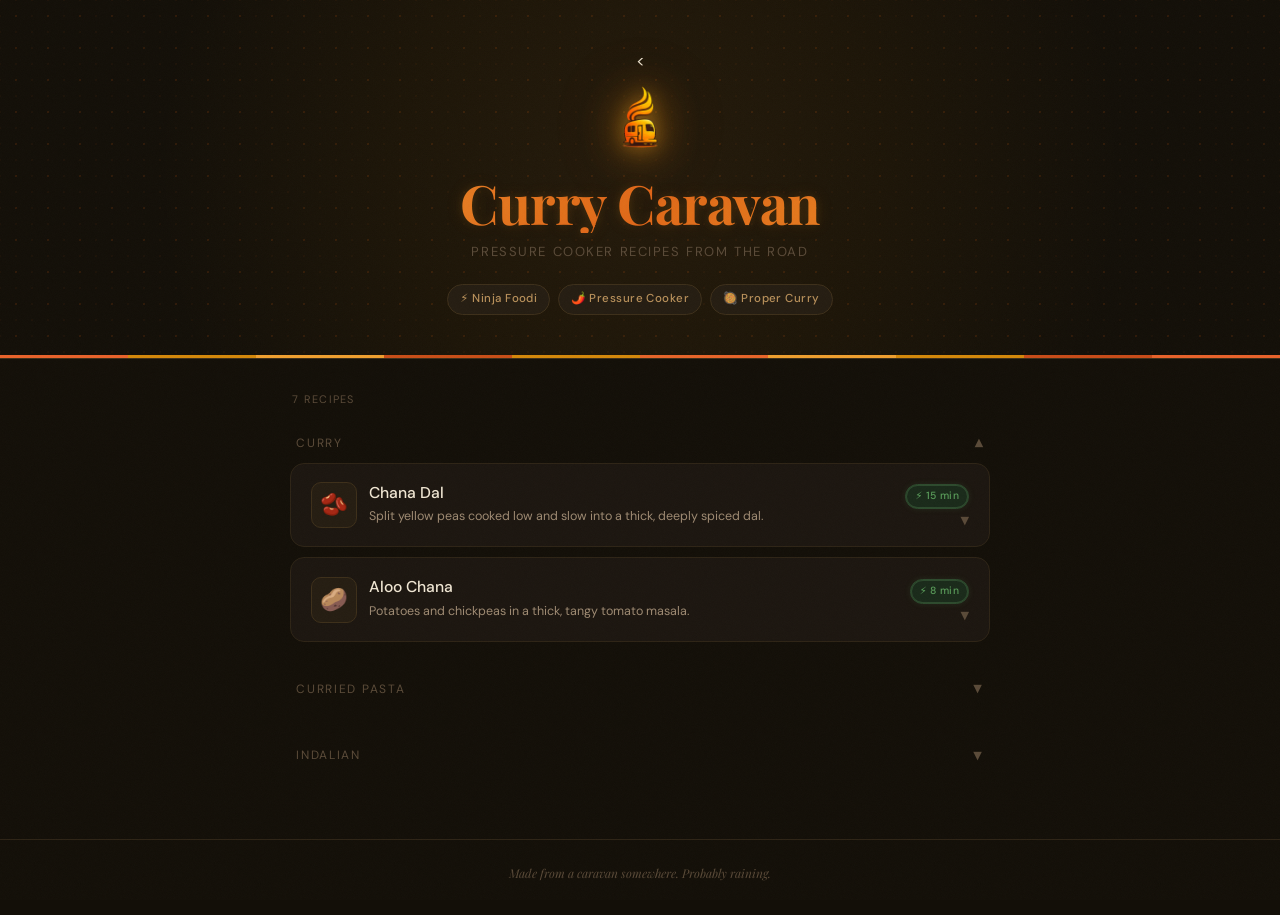
==== index.html @ cff597bc "hopefully change logo" ====
<!DOCTYPE html>
<html lang="en">
<head>
  <meta charset="UTF-8" />
  <meta name="viewport" content="width=device-width, initial-scale=1.0" />
  <title>Curry Caravan</title>
  <link rel="preconnect" href="https://fonts.googleapis.com">
  <link rel="preconnect" href="https://fonts.gstatic.com" crossorigin>
  <link href="https://fonts.googleapis.com/css2?family=Playfair+Display:ital,wght@0,700;1,400&family=DM+Sans:wght@400;500&display=swap" rel="stylesheet">
  <link rel="stylesheet" href="styles.css" />
  <!-- Favicon -->
<link rel="icon" href="/favicon.ico" sizes="any">

<!-- PNG favicons -->
<link rel="icon" type="image/png" sizes="32x32" href="/favicon-32x32.png">
<link rel="icon" type="image/png" sizes="16x16" href="/favicon-16x16.png">

<!-- Apple -->
<link rel="apple-touch-icon" href="/apple-touch-icon.png">

<!-- Web manifest -->
<link rel="manifest" href="/site.webmanifest">
<meta name="theme-color" content="#130f08">
</head>
<body>

  <div class="grain"></div>

  <header class="hero">
    <div class="hero-pattern" aria-hidden="true"></div>
    <div class="hero-inner">
      <<div class="hero-icon">
  <img src="/android-chrome-192x192.png" alt="Placeholder Curry Caravan logo">
</div>
      <h1 class="hero-title">Curry Caravan</h1>
      <p class="hero-tagline">Pressure cooker recipes from the road</p>
      <div class="hero-pills">
        <span class="pill">⚡ Ninja Foodi</span>
        <span class="pill">🌶️ Pressure Cooker</span>
        <span class="pill">🥘 Proper Curry</span>
      </div>
    </div>
    <div class="hero-spice-bar" aria-hidden="true">
      <span></span><span></span><span></span><span></span><span></span>
      <span></span><span></span><span></span><span></span><span></span>
    </div>
  </header>

  <main class="main">
    <p class="recipes-label" id="recipes-count">Loading recipes...</p>
    <section id="recipes" class="recipe-list" aria-label="Recipe list"></section>
  </main>

  <footer class="footer">
    <p>Made from a caravan somewhere. Probably raining.</p>
  </footer>

  <script src="app.js"></script>
</body>
</html>
---- styles.css ----
/* ─────────────────────────────────────────
   CURRY CARAVAN — styles.css
   Dark turmeric theme. Nomadic, warm, real.
───────────────────────────────────────── */

:root {
  --bg-base:        #130f08;
  --bg-card:        #1c1610;
  --bg-card-hover:  #211a12;
  --bg-inset:       #251d12;
  --bg-note:        #2a1f0f;

  --border-subtle:  #2e2416;
  --border-mid:     #3d2f1a;
  --border-accent:  #b5620e;

  --text-primary:   #f0e6d3;
  --text-secondary: #9e8a72;
  --text-muted:     #5a4a38;

  --spice-amber:    #f0a030;
  --spice-turmeric: #d4880a;
  --spice-chilli:   #c84b18;
  --spice-green:    #5a9e5a;
  --spice-green-bg: #1a2a1a;
  --spice-green-border: #2d4a2d;

  --radius-card:    14px;
  --radius-pill:    20px;
  --radius-sm:      8px;

  --font-display:   'Playfair Display', Georgia, serif;
  --font-body:      'DM Sans', system-ui, sans-serif;

  --transition:     0.18s ease;
}

/* ── RESET ── */
*, *::before, *::after { box-sizing: border-box; margin: 0; padding: 0; }

html { scroll-behavior: smooth; }

body {
  background: var(--bg-base);
  color: var(--text-primary);
  font-family: var(--font-body);
  font-size: 16px;
  line-height: 1.6;
  min-height: 100vh;
  -webkit-font-smoothing: antialiased;
}

/* ── GRAIN OVERLAY ── */
.grain {
  position: fixed;
  inset: 0;
  pointer-events: none;
  z-index: 100;
  opacity: 0.025;
  background-image: url("data:image/svg+xml,%3Csvg viewBox='0 0 256 256' xmlns='http://www.w3.org/2000/svg'%3E%3Cfilter id='noise'%3E%3CfeTurbulence type='fractalNoise' baseFrequency='0.9' numOctaves='4' stitchTiles='stitch'/%3E%3C/filter%3E%3Crect width='100%25' height='100%25' filter='url(%23noise)' opacity='1'/%3E%3C/svg%3E");
  background-size: 180px 180px;
}

/* ── HERO ── */
.hero {
  position: relative;
  text-align: center;
  overflow: hidden;
  border-bottom: 1px solid var(--border-mid);
}

.hero-pattern {
  position: absolute;
  inset: 0;
  background-image:
    radial-gradient(circle, #c8580a1a 1.5px, transparent 1.5px),
    radial-gradient(circle, #c8580a0d 1px, transparent 1px);
  background-size: 32px 32px, 16px 16px;
  background-position: 0 0, 8px 8px;
}

/* warm glow behind the icon */
.hero-inner {
  position: relative;
  padding: 3rem 2rem 2rem;
}

.hero-icon {
  font-size: 3.2rem;
  display: block;
  margin-bottom: 0.6rem;
  filter: drop-shadow(0 0 18px #d4880a55);
  animation: float 4s ease-in-out infinite;
}

@keyframes float {
  0%, 100% { transform: translateY(0px); }
  50%       { transform: translateY(-6px); }
}

.hero-title {
  font-family: var(--font-display);
  font-size: clamp(2.2rem, 6vw, 3.4rem);
  font-weight: 700;
  letter-spacing: -0.5px;
  background: linear-gradient(135deg, #f4a93b 0%, #e0651a 50%, #f0a030 100%);
  -webkit-background-clip: text;
  -webkit-text-fill-color: transparent;
  background-clip: text;
  line-height: 1.1;
  margin-bottom: 0.5rem;
}

.hero-tagline {
  font-size: 0.82rem;
  letter-spacing: 0.12em;
  text-transform: uppercase;
  color: var(--text-muted);
  margin-bottom: 1.4rem;
}

.hero-pills {
  display: flex;
  gap: 8px;
  justify-content: center;
  flex-wrap: wrap;
  margin-bottom: 0.5rem;
}

.pill {
  background: var(--bg-inset);
  border: 1px solid var(--border-mid);
  color: #b8905a;
  font-size: 0.72rem;
  font-weight: 500;
  padding: 5px 12px;
  border-radius: var(--radius-pill);
  letter-spacing: 0.04em;
}

/* spice stripe bar at bottom of hero */
.hero-spice-bar {
  display: flex;
  height: 3px;
}
.hero-spice-bar span {
  flex: 1;
}
.hero-spice-bar span:nth-child(1)  { background: #e8622a; }
.hero-spice-bar span:nth-child(2)  { background: #d4880a; }
.hero-spice-bar span:nth-child(3)  { background: #f0a030; }
.hero-spice-bar span:nth-child(4)  { background: #c84b18; }
.hero-spice-bar span:nth-child(5)  { background: #d4880a; }
.hero-spice-bar span:nth-child(6)  { background: #e8622a; }
.hero-spice-bar span:nth-child(7)  { background: #f0a030; }
.hero-spice-bar span:nth-child(8)  { background: #d4880a; }
.hero-spice-bar span:nth-child(9)  { background: #c84b18; }
.hero-spice-bar span:nth-child(10) { background: #e8622a; }

/* ── MAIN LAYOUT ── */
.main {
  max-width: 740px;
  margin: 0 auto;
  padding: 2rem 1.25rem 3rem;
}

.recipes-label {
  font-size: 0.68rem;
  letter-spacing: 0.12em;
  text-transform: uppercase;
  color: var(--text-muted);
  margin-bottom: 1rem;
  padding-left: 2px;
}

.recipe-list {
  display: flex;
  flex-direction: column;
  gap: 12px;
}

/* ── RECIPE CARD ── */
.recipe {
  background: var(--bg-card);
  border: 1px solid var(--border-subtle);
  border-radius: var(--radius-card);
  overflow: hidden;
  cursor: pointer;
  transition: border-color var(--transition), background var(--transition);
}

.recipe:hover {
  border-color: var(--border-mid);
  background: var(--bg-card-hover);
}

.recipe.open {
  border-color: #7a3e0e55;
}

/* card header row */
.recipe-header {
  display: flex;
  align-items: center;
  gap: 12px;
  padding: 1rem 1.25rem;
  user-select: none;
}

.recipe-emoji {
  width: 46px;
  height: 46px;
  border-radius: 10px;
  background: var(--bg-inset);
  border: 1px solid var(--border-mid);
  display: flex;
  align-items: center;
  justify-content: center;
  font-size: 1.4rem;
  flex-shrink: 0;
}

.recipe-meta {
  flex: 1;
  min-width: 0;
}

.recipe-name {
  font-size: 0.98rem;
  font-weight: 500;
  color: var(--text-primary);
  margin-bottom: 2px;
  white-space: nowrap;
  overflow: hidden;
  text-overflow: ellipsis;
}

.recipe-base {
  font-size: 0.78rem;
  color: var(--text-secondary);
  white-space: nowrap;
  overflow: hidden;
  text-overflow: ellipsis;
}

.recipe-right {
  display: flex;
  flex-direction: column;
  align-items: flex-end;
  gap: 6px;
  flex-shrink: 0;
}

.ninja-badge {
  background: var(--spice-green-bg);
  border: 1px solid var(--spice-green-border);
  color: var(--spice-green);
  font-size: 0.65rem;
  font-weight: 500;
  padding: 3px 9px;
  border-radius: var(--radius-pill);
  white-space: nowrap;
  letter-spacing: 0.03em;
}

.recipe-chevron {
  color: var(--text-muted);
  font-size: 0.7rem;
  transition: transform var(--transition);
  line-height: 1;
}

.recipe.open .recipe-chevron {
  transform: rotate(180deg);
}

/* ── CARD META EXTRAS ── */
.recipe-desc {
  font-size: 0.78rem;
  color: var(--text-secondary);
  line-height: 1.5;
  margin-top: 2px;
  margin-bottom: 5px;
}

.recipe-tags {
  display: flex;
  flex-wrap: wrap;
  gap: 5px;
  margin-top: 4px;
}

.tag {
  background: var(--bg-inset);
  border: 1px solid var(--border-subtle);
  color: var(--text-muted);
  font-size: 0.65rem;
  padding: 2px 7px;
  border-radius: var(--radius-pill);
  letter-spacing: 0.04em;
}


/* ── EXPANDED DETAILS ── */
.recipe-details {
  display: none;
  border-top: 1px solid var(--border-subtle);
  padding: 0 1.25rem 1.25rem;
  animation: slideDown 0.2s ease;
}

@keyframes slideDown {
  from { opacity: 0; transform: translateY(-6px); }
  to   { opacity: 1; transform: translateY(0); }
}

.recipe.open .recipe-details {
  display: block;
}

/* ── STAGES ── */
.stages {
  display: flex;
  flex-direction: column;
  gap: 0;
  margin-top: 1rem;
}

.stage {
  position: relative;
  padding-left: 2.5rem;
  padding-bottom: 1.25rem;
}

/* vertical connecting line between stages */
.stage:not(:last-child)::before {
  content: '';
  position: absolute;
  left: 0.85rem;
  top: 2rem;
  bottom: 0;
  width: 1px;
  background: var(--border-mid);
}

.stage-header {
  display: flex;
  align-items: center;
  gap: 8px;
  margin-bottom: 0.6rem;
}

.stage-icon {
  position: absolute;
  left: 0;
  top: 0;
  width: 1.75rem;
  height: 1.75rem;
  background: var(--bg-inset);
  border: 1px solid var(--border-mid);
  border-radius: 50%;
  display: flex;
  align-items: center;
  justify-content: center;
  font-size: 0.85rem;
  flex-shrink: 0;
}

.stage-num {
  font-size: 0.62rem;
  font-weight: 500;
  color: var(--text-muted);
  letter-spacing: 0.08em;
}

.stage-name {
  font-size: 0.72rem;
  font-weight: 500;
  letter-spacing: 0.1em;
  text-transform: uppercase;
  color: var(--spice-chilli);
}

.stage-steps {
  padding-left: 1.1rem;
  font-size: 0.875rem;
  color: #c0a888;
  line-height: 1.75;
  margin: 0;
}

.stage-steps li + li {
  margin-top: 3px;
}

/* ingredient gathering — unordered, dimmer colour */
.stage:first-child .stage-steps {
  color: var(--text-secondary);
  list-style: none;
  padding-left: 0;
}

.stage:first-child .stage-steps li::before {
  content: '—';
  color: var(--text-muted);
  margin-right: 6px;
  font-size: 0.8rem;
}

/* notes box */
.recipe-notes {
  background: var(--bg-note);
  border: 1px solid var(--border-mid);
  border-left: 3px solid var(--spice-turmeric);
  border-radius: var(--radius-sm);
  padding: 0.75rem 1rem;
  margin-top: 0.25rem;
}

.recipe-notes h4 {
  font-size: 0.65rem;
  font-weight: 500;
  letter-spacing: 0.12em;
  text-transform: uppercase;
  color: var(--spice-amber);
  margin-bottom: 0.5rem;
}

.recipe-notes ul {
  padding-left: 1.2rem;
  font-size: 0.85rem;
  color: var(--text-secondary);
  line-height: 1.7;
}

/* ── FOOTER ── */
.footer {
  text-align: center;
  padding: 1.5rem 1rem 2rem;
  font-size: 0.75rem;
  color: var(--text-muted);
  border-top: 1px solid var(--border-subtle);
  font-style: italic;
  font-family: var(--font-display);
}
/* ── CATEGORY SECTIONS ── */

.category {
  margin-bottom: 1rem;
}

.category-header {
  display: flex;
  justify-content: space-between;
  align-items: center;
  padding: 0.6rem 0.4rem;
  font-size: 0.75rem;
  letter-spacing: 0.14em;
  text-transform: uppercase;
  color: var(--text-muted);
  cursor: pointer;
}

.category-chevron {
  font-size: 0.7rem;
  transition: transform 0.2s ease;
}

.category.open .category-chevron {
  transform: rotate(180deg);
}

.category-list {
  display: none;
  flex-direction: column;
  gap: 10px;
}

.category.open .category-list {
  display: flex;
}

/* ─────────────────────────────────────────
   CURRY CARAVAN — unified glow system
───────────────────────────────────────── */

/* LOGO IMAGE (replaces emoji glow) */
.hero-icon img {
  width: clamp(60px, 10vw, 90px);
  height: auto;
  display: block;
  margin: 0 auto 0.6rem;
  animation: float 4s ease-in-out infinite;
  filter:
    drop-shadow(0 0 10px #f0a03066)
    drop-shadow(0 0 22px #d4880a44)
    drop-shadow(0 0 36px #c84b1822);
}

/* HERO TITLE — warmer, slightly glowing */
.hero-title {
  position: relative;
  text-shadow:
    0 0 8px #f0a03022,
    0 0 18px #d4880a22;
}

/* SOFT AMBIENT GLOW BEHIND HERO */
.hero::after {
  content: '';
  position: absolute;
  inset: -40px -20px -20px -20px;
  background: radial-gradient(
    circle at center,
    rgba(240,160,48,0.08) 0%,
    rgba(212,136,10,0.05) 35%,
    transparent 70%
  );
  pointer-events: none;
  z-index: 0;
}

/* make sure content sits above glow */
.hero-inner {
  position: relative;
  z-index: 1;
}

/* RECIPE CARD HOVER — subtle warmth instead of flat */
.recipe:hover {
  border-color: #7a3e0e66;
  box-shadow:
    0 0 0 1px #7a3e0e33,
    0 6px 18px #00000055,
    0 0 12px #d4880a11;
}

/* CATEGORY HEADERS — faint highlight on hover */
.category-header:hover {
  color: #c89a5a;
  text-shadow: 0 0 6px #d4880a22;
}

/* TAGS — tiny warmth so they don’t feel dead */
.tag {
  transition: all 0.15s ease;
}

.tag:hover {
  border-color: #d4880a55;
  color: #c89a5a;
  box-shadow: 0 0 6px #d4880a22;
}

/* NINJA BADGE — gentle green glow */
.ninja-badge {
  box-shadow:
    inset 0 0 0 1px #2d4a2d,
    0 0 6px #5a9e5a22;
}
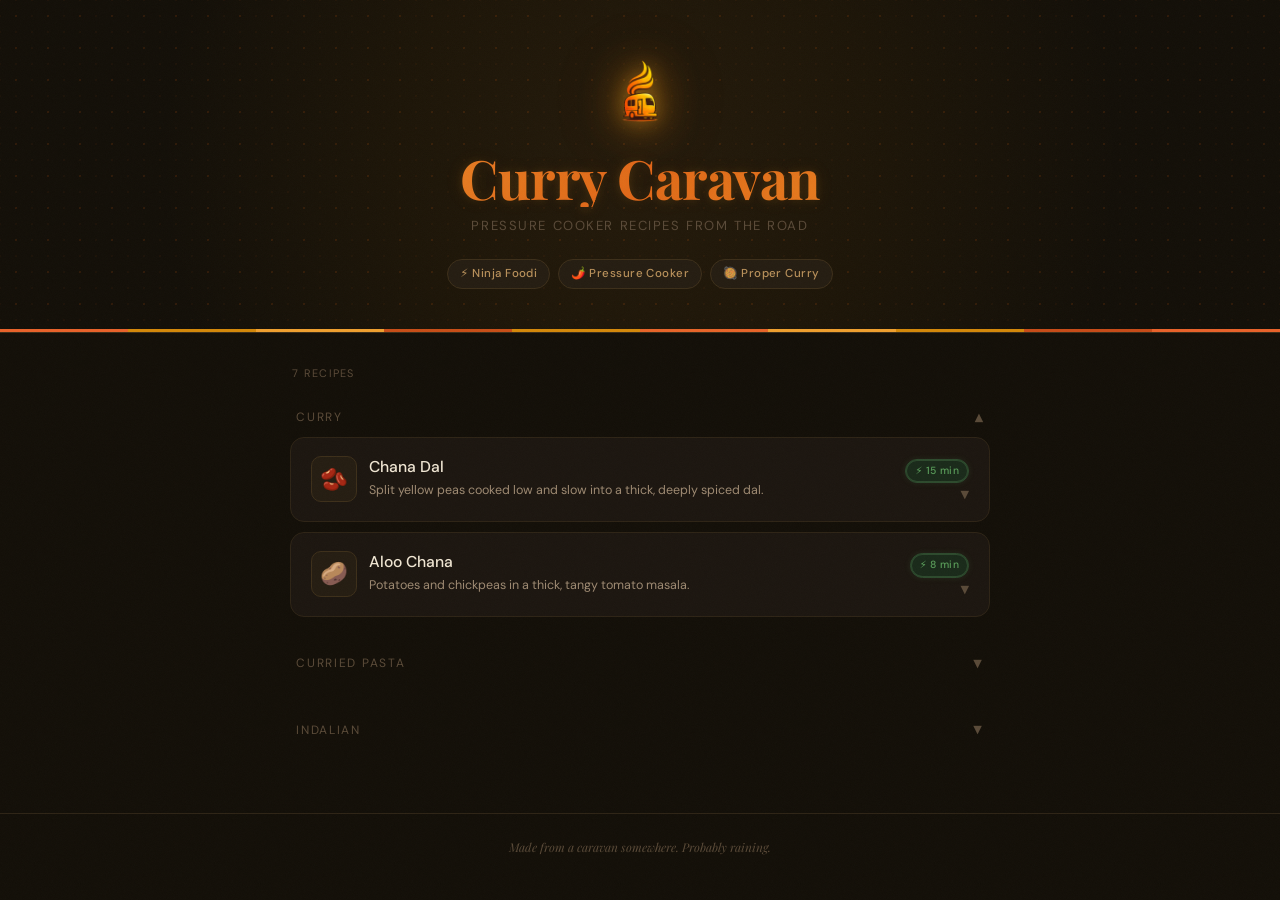
==== commit 8ed6c798: "error correction" ====
--- a/index.html
+++ b/index.html
@@ -29,7 +29,7 @@
   <header class="hero">
     <div class="hero-pattern" aria-hidden="true"></div>
     <div class="hero-inner">
-      <<div class="hero-icon">
+      <div class="hero-icon">
   <img src="/android-chrome-192x192.png" alt="Placeholder Curry Caravan logo">
 </div>
       <h1 class="hero-title">Curry Caravan</h1>
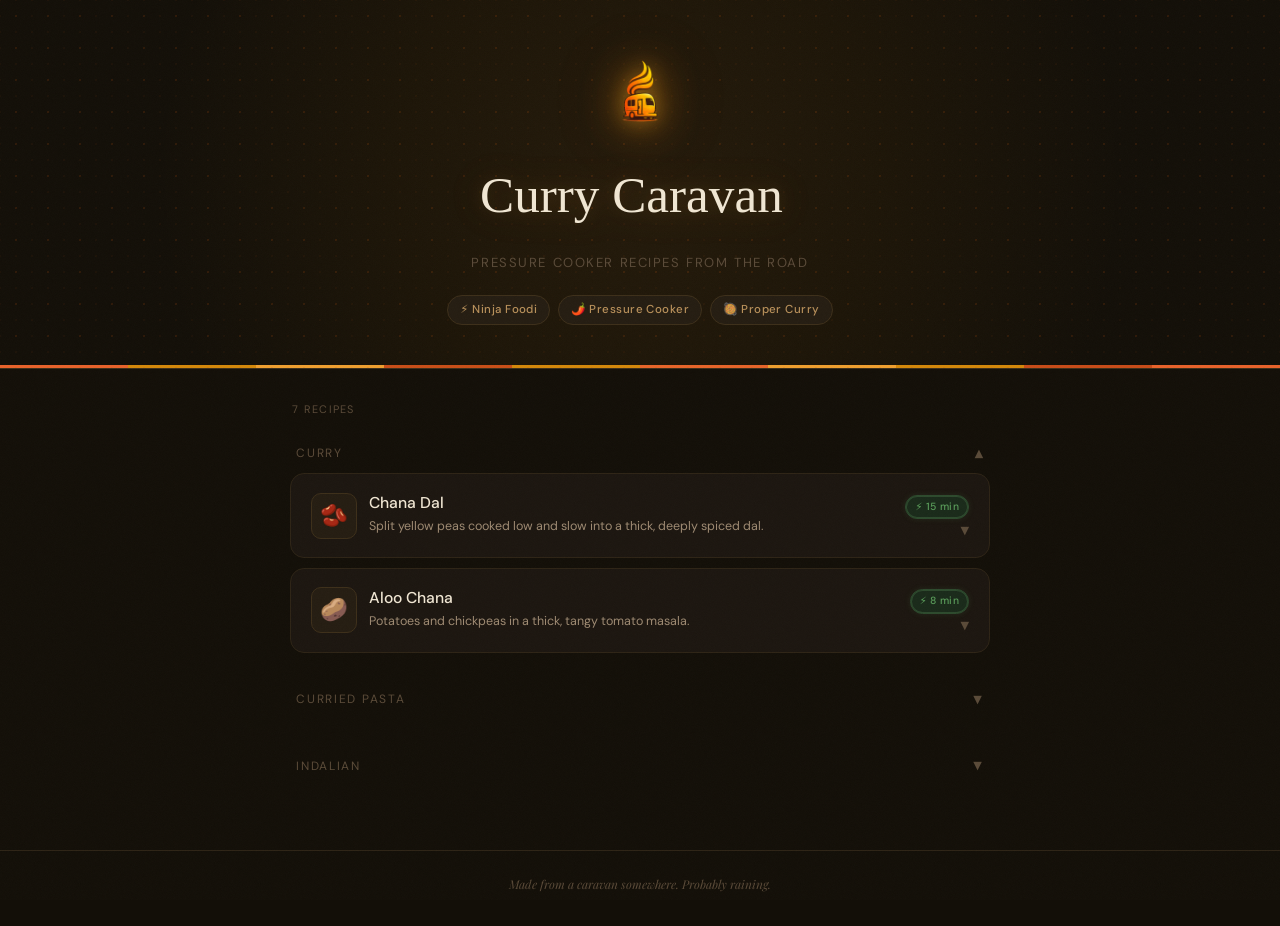
==== commit 3c700140: "testing svg wordmark" ====
--- a/index.html
+++ b/index.html
@@ -32,7 +32,10 @@
       <div class="hero-icon">
   <img src="/android-chrome-192x192.png" alt="Placeholder Curry Caravan logo">
 </div>
-      <h1 class="hero-title">Curry Caravan</h1>
+      <!-- <h1 class="hero-title">Curry Caravan</h1> -->
+       <h1 class="hero-title">
+  <img src="/wordmark.svg" alt="Curry Caravan">
+</h1>
       <p class="hero-tagline">Pressure cooker recipes from the road</p>
       <div class="hero-pills">
         <span class="pill">⚡ Ninja Foodi</span>
--- a/styles.css
+++ b/styles.css
@@ -557,4 +557,14 @@
   box-shadow:
     inset 0 0 0 1px #2d4a2d,
     0 0 6px #5a9e5a22;
+}
+
+.hero-title img {
+  width: clamp(180px, 60vw, 320px);
+  height: auto;
+  display: block;
+  margin: 0 auto;
+  filter:
+    drop-shadow(0 0 8px #f0a03022)
+    drop-shadow(0 0 18px #d4880a22);
 }
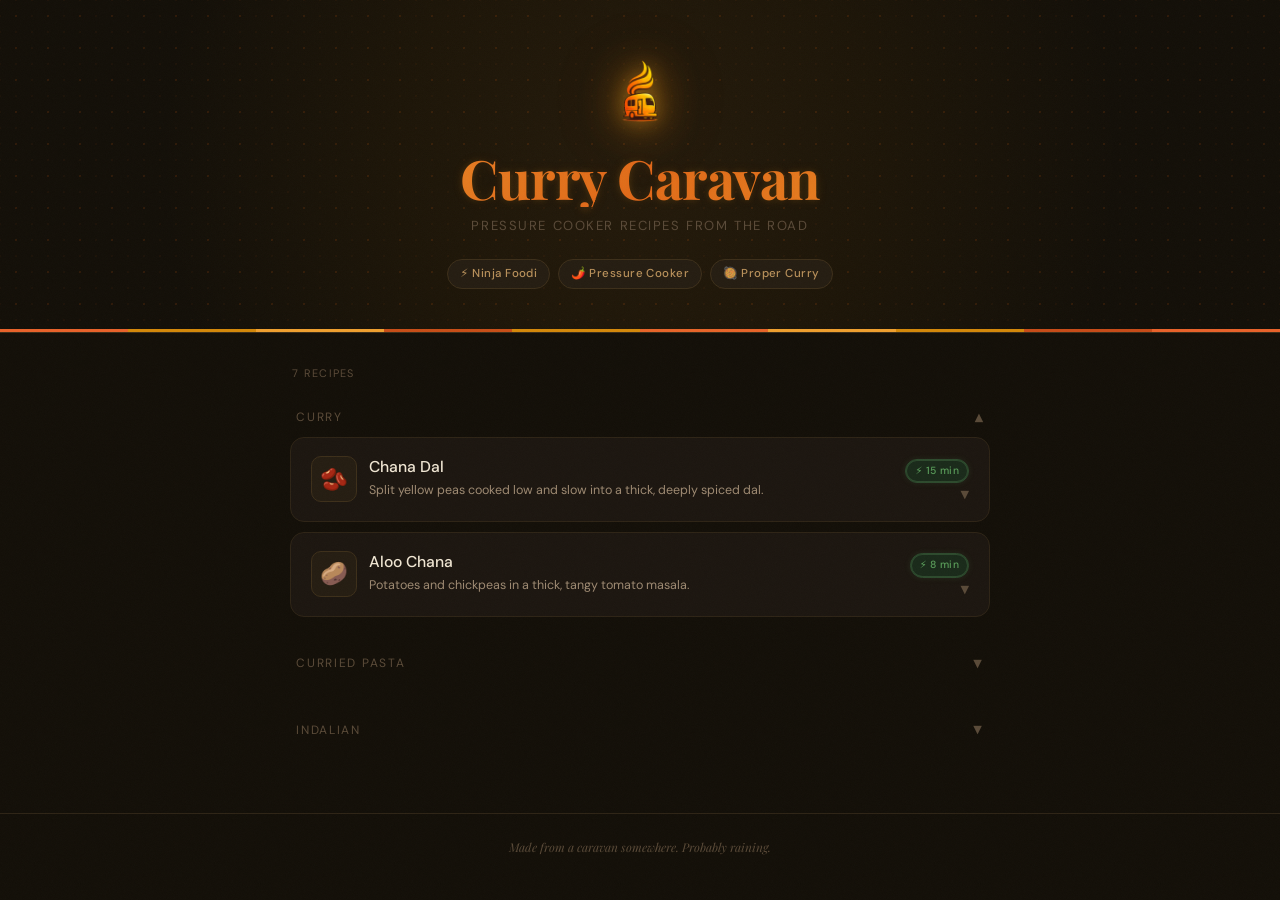
==== commit 7b7bd2db: "changing back to old header" ====
--- a/index.html
+++ b/index.html
@@ -32,10 +32,10 @@
       <div class="hero-icon">
   <img src="/android-chrome-192x192.png" alt="Placeholder Curry Caravan logo">
 </div>
-      <!-- <h1 class="hero-title">Curry Caravan</h1> -->
-       <h1 class="hero-title">
+      <h1 class="hero-title">Curry Caravan</h1>
+       <!-- <h1 class="hero-title">
   <img src="/wordmark.svg" alt="Curry Caravan">
-</h1>
+</h1> -->
       <p class="hero-tagline">Pressure cooker recipes from the road</p>
       <div class="hero-pills">
         <span class="pill">⚡ Ninja Foodi</span>
--- a/styles.css
+++ b/styles.css
@@ -558,13 +558,25 @@
     inset 0 0 0 1px #2d4a2d,
     0 0 6px #5a9e5a22;
 }
-
-.hero-title img {
-  width: clamp(180px, 60vw, 320px);
+.hero-icon img {
+  margin-bottom: 0.4rem; /* was ~0.6 */
+}
+
+.hero-title {
+  margin-top: 0.1rem;
+}
+.hero-title {
+  text-shadow:
+    0 0 6px #f0a03022,
+    0 0 12px #d4880a22;
+}
+/* .hero-title img {
+  width: clamp(140px, 28vw, 320px);
+  max-width: 90%;
   height: auto;
   display: block;
   margin: 0 auto;
   filter:
-    drop-shadow(0 0 8px #f0a03022)
-    drop-shadow(0 0 18px #d4880a22);
-}+    drop-shadow(0 0 6px #f0a03022)
+    drop-shadow(0 0 14px #d4880a22);
+} */
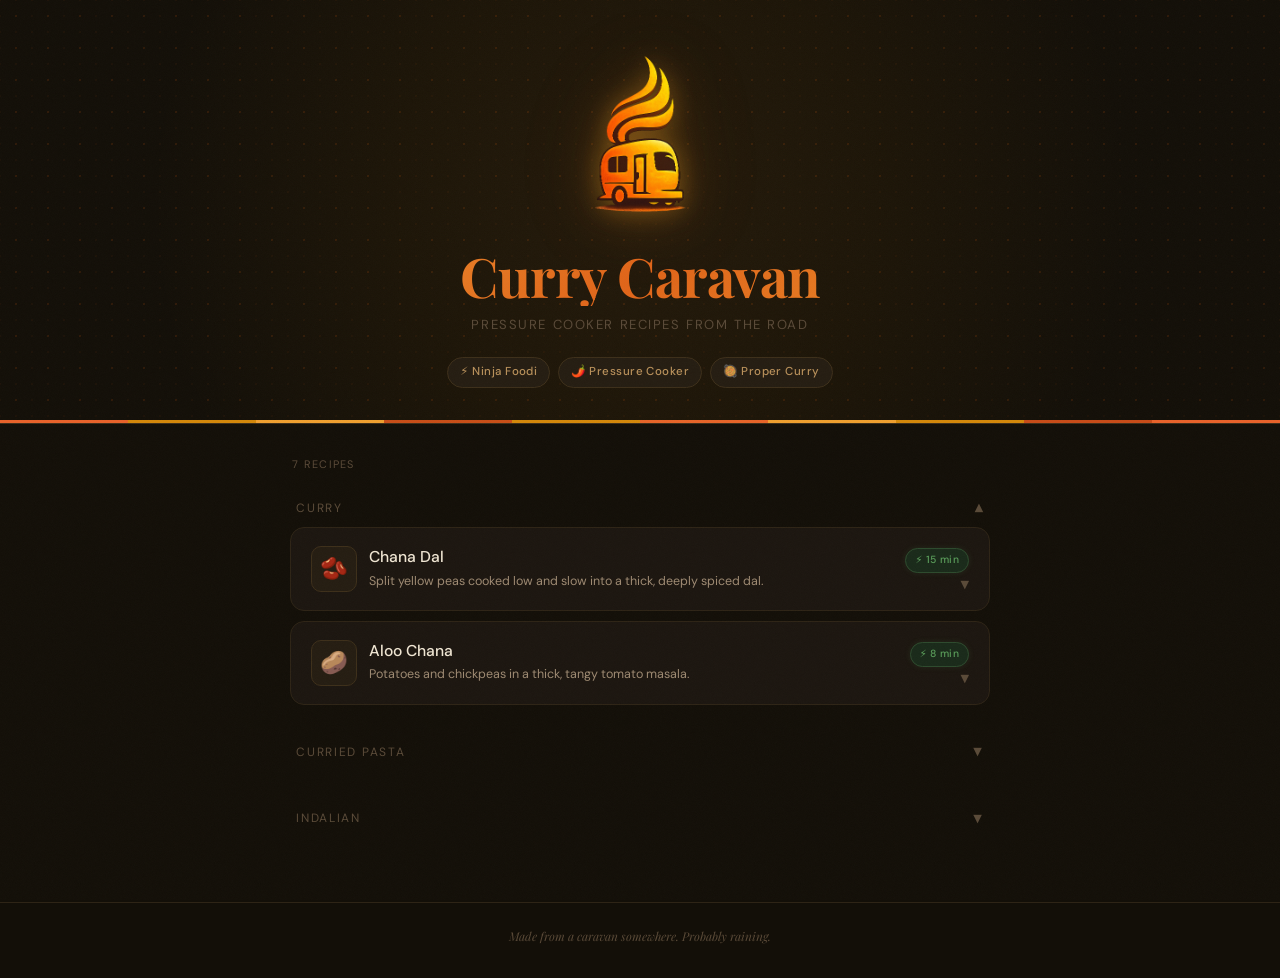
==== commit 3276b24b: "tidied/removed debugging stuff... larger logo" ====
--- a/index.html
+++ b/index.html
@@ -8,19 +8,12 @@
   <link rel="preconnect" href="https://fonts.gstatic.com" crossorigin>
   <link href="https://fonts.googleapis.com/css2?family=Playfair+Display:ital,wght@0,700;1,400&family=DM+Sans:wght@400;500&display=swap" rel="stylesheet">
   <link rel="stylesheet" href="styles.css" />
-  <!-- Favicon -->
-<link rel="icon" href="/favicon.ico" sizes="any">
-
-<!-- PNG favicons -->
-<link rel="icon" type="image/png" sizes="32x32" href="/favicon-32x32.png">
-<link rel="icon" type="image/png" sizes="16x16" href="/favicon-16x16.png">
-
-<!-- Apple -->
-<link rel="apple-touch-icon" href="/apple-touch-icon.png">
-
-<!-- Web manifest -->
-<link rel="manifest" href="/site.webmanifest">
-<meta name="theme-color" content="#130f08">
+  <link rel="icon" href="/favicon.ico" sizes="any">
+  <link rel="icon" type="image/png" sizes="32x32" href="/favicon-32x32.png">
+  <link rel="icon" type="image/png" sizes="16x16" href="/favicon-16x16.png">
+  <link rel="apple-touch-icon" href="/apple-touch-icon.png">
+  <link rel="manifest" href="/site.webmanifest">
+  <meta name="theme-color" content="#130f08">
 </head>
 <body>
 
@@ -30,12 +23,9 @@
     <div class="hero-pattern" aria-hidden="true"></div>
     <div class="hero-inner">
       <div class="hero-icon">
-  <img src="/android-chrome-192x192.png" alt="Placeholder Curry Caravan logo">
-</div>
+        <img src="/android-chrome-512x512.png" alt="Curry Caravan logo">
+      </div>
       <h1 class="hero-title">Curry Caravan</h1>
-       <!-- <h1 class="hero-title">
-  <img src="/wordmark.svg" alt="Curry Caravan">
-</h1> -->
       <p class="hero-tagline">Pressure cooker recipes from the road</p>
       <div class="hero-pills">
         <span class="pill">⚡ Ninja Foodi</span>
@@ -60,4 +50,4 @@
 
   <script src="app.js"></script>
 </body>
-</html>
+</html>
--- a/styles.css
+++ b/styles.css
@@ -4,40 +4,39 @@
 ───────────────────────────────────────── */
 
 :root {
-  --bg-base:        #130f08;
-  --bg-card:        #1c1610;
-  --bg-card-hover:  #211a12;
-  --bg-inset:       #251d12;
-  --bg-note:        #2a1f0f;
-
-  --border-subtle:  #2e2416;
-  --border-mid:     #3d2f1a;
-  --border-accent:  #b5620e;
-
-  --text-primary:   #f0e6d3;
-  --text-secondary: #9e8a72;
-  --text-muted:     #5a4a38;
-
-  --spice-amber:    #f0a030;
-  --spice-turmeric: #d4880a;
-  --spice-chilli:   #c84b18;
-  --spice-green:    #5a9e5a;
-  --spice-green-bg: #1a2a1a;
+  --bg-base:            #130f08;
+  --bg-card:            #1c1610;
+  --bg-card-hover:      #211a12;
+  --bg-inset:           #251d12;
+  --bg-note:            #2a1f0f;
+
+  --border-subtle:      #2e2416;
+  --border-mid:         #3d2f1a;
+  --border-accent:      #b5620e;
+
+  --text-primary:       #f0e6d3;
+  --text-secondary:     #9e8a72;
+  --text-muted:         #5a4a38;
+
+  --spice-amber:        #f0a030;
+  --spice-turmeric:     #d4880a;
+  --spice-chilli:       #c84b18;
+  --spice-green:        #5a9e5a;
+  --spice-green-bg:     #1a2a1a;
   --spice-green-border: #2d4a2d;
 
-  --radius-card:    14px;
-  --radius-pill:    20px;
-  --radius-sm:      8px;
-
-  --font-display:   'Playfair Display', Georgia, serif;
-  --font-body:      'DM Sans', system-ui, sans-serif;
-
-  --transition:     0.18s ease;
+  --radius-card:        14px;
+  --radius-pill:        20px;
+  --radius-sm:          8px;
+
+  --font-display:       'Playfair Display', Georgia, serif;
+  --font-body:          'DM Sans', system-ui, sans-serif;
+
+  --transition:         0.18s ease;
 }
 
 /* ── RESET ── */
 *, *::before, *::after { box-sizing: border-box; margin: 0; padding: 0; }
-
 html { scroll-behavior: smooth; }
 
 body {
@@ -69,6 +68,7 @@
   border-bottom: 1px solid var(--border-mid);
 }
 
+/* dot-grid background pattern */
 .hero-pattern {
   position: absolute;
   inset: 0;
@@ -79,433 +79,7 @@
   background-position: 0 0, 8px 8px;
 }
 
-/* warm glow behind the icon */
-.hero-inner {
-  position: relative;
-  padding: 3rem 2rem 2rem;
-}
-
-.hero-icon {
-  font-size: 3.2rem;
-  display: block;
-  margin-bottom: 0.6rem;
-  filter: drop-shadow(0 0 18px #d4880a55);
-  animation: float 4s ease-in-out infinite;
-}
-
-@keyframes float {
-  0%, 100% { transform: translateY(0px); }
-  50%       { transform: translateY(-6px); }
-}
-
-.hero-title {
-  font-family: var(--font-display);
-  font-size: clamp(2.2rem, 6vw, 3.4rem);
-  font-weight: 700;
-  letter-spacing: -0.5px;
-  background: linear-gradient(135deg, #f4a93b 0%, #e0651a 50%, #f0a030 100%);
-  -webkit-background-clip: text;
-  -webkit-text-fill-color: transparent;
-  background-clip: text;
-  line-height: 1.1;
-  margin-bottom: 0.5rem;
-}
-
-.hero-tagline {
-  font-size: 0.82rem;
-  letter-spacing: 0.12em;
-  text-transform: uppercase;
-  color: var(--text-muted);
-  margin-bottom: 1.4rem;
-}
-
-.hero-pills {
-  display: flex;
-  gap: 8px;
-  justify-content: center;
-  flex-wrap: wrap;
-  margin-bottom: 0.5rem;
-}
-
-.pill {
-  background: var(--bg-inset);
-  border: 1px solid var(--border-mid);
-  color: #b8905a;
-  font-size: 0.72rem;
-  font-weight: 500;
-  padding: 5px 12px;
-  border-radius: var(--radius-pill);
-  letter-spacing: 0.04em;
-}
-
-/* spice stripe bar at bottom of hero */
-.hero-spice-bar {
-  display: flex;
-  height: 3px;
-}
-.hero-spice-bar span {
-  flex: 1;
-}
-.hero-spice-bar span:nth-child(1)  { background: #e8622a; }
-.hero-spice-bar span:nth-child(2)  { background: #d4880a; }
-.hero-spice-bar span:nth-child(3)  { background: #f0a030; }
-.hero-spice-bar span:nth-child(4)  { background: #c84b18; }
-.hero-spice-bar span:nth-child(5)  { background: #d4880a; }
-.hero-spice-bar span:nth-child(6)  { background: #e8622a; }
-.hero-spice-bar span:nth-child(7)  { background: #f0a030; }
-.hero-spice-bar span:nth-child(8)  { background: #d4880a; }
-.hero-spice-bar span:nth-child(9)  { background: #c84b18; }
-.hero-spice-bar span:nth-child(10) { background: #e8622a; }
-
-/* ── MAIN LAYOUT ── */
-.main {
-  max-width: 740px;
-  margin: 0 auto;
-  padding: 2rem 1.25rem 3rem;
-}
-
-.recipes-label {
-  font-size: 0.68rem;
-  letter-spacing: 0.12em;
-  text-transform: uppercase;
-  color: var(--text-muted);
-  margin-bottom: 1rem;
-  padding-left: 2px;
-}
-
-.recipe-list {
-  display: flex;
-  flex-direction: column;
-  gap: 12px;
-}
-
-/* ── RECIPE CARD ── */
-.recipe {
-  background: var(--bg-card);
-  border: 1px solid var(--border-subtle);
-  border-radius: var(--radius-card);
-  overflow: hidden;
-  cursor: pointer;
-  transition: border-color var(--transition), background var(--transition);
-}
-
-.recipe:hover {
-  border-color: var(--border-mid);
-  background: var(--bg-card-hover);
-}
-
-.recipe.open {
-  border-color: #7a3e0e55;
-}
-
-/* card header row */
-.recipe-header {
-  display: flex;
-  align-items: center;
-  gap: 12px;
-  padding: 1rem 1.25rem;
-  user-select: none;
-}
-
-.recipe-emoji {
-  width: 46px;
-  height: 46px;
-  border-radius: 10px;
-  background: var(--bg-inset);
-  border: 1px solid var(--border-mid);
-  display: flex;
-  align-items: center;
-  justify-content: center;
-  font-size: 1.4rem;
-  flex-shrink: 0;
-}
-
-.recipe-meta {
-  flex: 1;
-  min-width: 0;
-}
-
-.recipe-name {
-  font-size: 0.98rem;
-  font-weight: 500;
-  color: var(--text-primary);
-  margin-bottom: 2px;
-  white-space: nowrap;
-  overflow: hidden;
-  text-overflow: ellipsis;
-}
-
-.recipe-base {
-  font-size: 0.78rem;
-  color: var(--text-secondary);
-  white-space: nowrap;
-  overflow: hidden;
-  text-overflow: ellipsis;
-}
-
-.recipe-right {
-  display: flex;
-  flex-direction: column;
-  align-items: flex-end;
-  gap: 6px;
-  flex-shrink: 0;
-}
-
-.ninja-badge {
-  background: var(--spice-green-bg);
-  border: 1px solid var(--spice-green-border);
-  color: var(--spice-green);
-  font-size: 0.65rem;
-  font-weight: 500;
-  padding: 3px 9px;
-  border-radius: var(--radius-pill);
-  white-space: nowrap;
-  letter-spacing: 0.03em;
-}
-
-.recipe-chevron {
-  color: var(--text-muted);
-  font-size: 0.7rem;
-  transition: transform var(--transition);
-  line-height: 1;
-}
-
-.recipe.open .recipe-chevron {
-  transform: rotate(180deg);
-}
-
-/* ── CARD META EXTRAS ── */
-.recipe-desc {
-  font-size: 0.78rem;
-  color: var(--text-secondary);
-  line-height: 1.5;
-  margin-top: 2px;
-  margin-bottom: 5px;
-}
-
-.recipe-tags {
-  display: flex;
-  flex-wrap: wrap;
-  gap: 5px;
-  margin-top: 4px;
-}
-
-.tag {
-  background: var(--bg-inset);
-  border: 1px solid var(--border-subtle);
-  color: var(--text-muted);
-  font-size: 0.65rem;
-  padding: 2px 7px;
-  border-radius: var(--radius-pill);
-  letter-spacing: 0.04em;
-}
-
-
-/* ── EXPANDED DETAILS ── */
-.recipe-details {
-  display: none;
-  border-top: 1px solid var(--border-subtle);
-  padding: 0 1.25rem 1.25rem;
-  animation: slideDown 0.2s ease;
-}
-
-@keyframes slideDown {
-  from { opacity: 0; transform: translateY(-6px); }
-  to   { opacity: 1; transform: translateY(0); }
-}
-
-.recipe.open .recipe-details {
-  display: block;
-}
-
-/* ── STAGES ── */
-.stages {
-  display: flex;
-  flex-direction: column;
-  gap: 0;
-  margin-top: 1rem;
-}
-
-.stage {
-  position: relative;
-  padding-left: 2.5rem;
-  padding-bottom: 1.25rem;
-}
-
-/* vertical connecting line between stages */
-.stage:not(:last-child)::before {
-  content: '';
-  position: absolute;
-  left: 0.85rem;
-  top: 2rem;
-  bottom: 0;
-  width: 1px;
-  background: var(--border-mid);
-}
-
-.stage-header {
-  display: flex;
-  align-items: center;
-  gap: 8px;
-  margin-bottom: 0.6rem;
-}
-
-.stage-icon {
-  position: absolute;
-  left: 0;
-  top: 0;
-  width: 1.75rem;
-  height: 1.75rem;
-  background: var(--bg-inset);
-  border: 1px solid var(--border-mid);
-  border-radius: 50%;
-  display: flex;
-  align-items: center;
-  justify-content: center;
-  font-size: 0.85rem;
-  flex-shrink: 0;
-}
-
-.stage-num {
-  font-size: 0.62rem;
-  font-weight: 500;
-  color: var(--text-muted);
-  letter-spacing: 0.08em;
-}
-
-.stage-name {
-  font-size: 0.72rem;
-  font-weight: 500;
-  letter-spacing: 0.1em;
-  text-transform: uppercase;
-  color: var(--spice-chilli);
-}
-
-.stage-steps {
-  padding-left: 1.1rem;
-  font-size: 0.875rem;
-  color: #c0a888;
-  line-height: 1.75;
-  margin: 0;
-}
-
-.stage-steps li + li {
-  margin-top: 3px;
-}
-
-/* ingredient gathering — unordered, dimmer colour */
-.stage:first-child .stage-steps {
-  color: var(--text-secondary);
-  list-style: none;
-  padding-left: 0;
-}
-
-.stage:first-child .stage-steps li::before {
-  content: '—';
-  color: var(--text-muted);
-  margin-right: 6px;
-  font-size: 0.8rem;
-}
-
-/* notes box */
-.recipe-notes {
-  background: var(--bg-note);
-  border: 1px solid var(--border-mid);
-  border-left: 3px solid var(--spice-turmeric);
-  border-radius: var(--radius-sm);
-  padding: 0.75rem 1rem;
-  margin-top: 0.25rem;
-}
-
-.recipe-notes h4 {
-  font-size: 0.65rem;
-  font-weight: 500;
-  letter-spacing: 0.12em;
-  text-transform: uppercase;
-  color: var(--spice-amber);
-  margin-bottom: 0.5rem;
-}
-
-.recipe-notes ul {
-  padding-left: 1.2rem;
-  font-size: 0.85rem;
-  color: var(--text-secondary);
-  line-height: 1.7;
-}
-
-/* ── FOOTER ── */
-.footer {
-  text-align: center;
-  padding: 1.5rem 1rem 2rem;
-  font-size: 0.75rem;
-  color: var(--text-muted);
-  border-top: 1px solid var(--border-subtle);
-  font-style: italic;
-  font-family: var(--font-display);
-}
-/* ── CATEGORY SECTIONS ── */
-
-.category {
-  margin-bottom: 1rem;
-}
-
-.category-header {
-  display: flex;
-  justify-content: space-between;
-  align-items: center;
-  padding: 0.6rem 0.4rem;
-  font-size: 0.75rem;
-  letter-spacing: 0.14em;
-  text-transform: uppercase;
-  color: var(--text-muted);
-  cursor: pointer;
-}
-
-.category-chevron {
-  font-size: 0.7rem;
-  transition: transform 0.2s ease;
-}
-
-.category.open .category-chevron {
-  transform: rotate(180deg);
-}
-
-.category-list {
-  display: none;
-  flex-direction: column;
-  gap: 10px;
-}
-
-.category.open .category-list {
-  display: flex;
-}
-
-/* ─────────────────────────────────────────
-   CURRY CARAVAN — unified glow system
-───────────────────────────────────────── */
-
-/* LOGO IMAGE (replaces emoji glow) */
-.hero-icon img {
-  width: clamp(60px, 10vw, 90px);
-  height: auto;
-  display: block;
-  margin: 0 auto 0.6rem;
-  animation: float 4s ease-in-out infinite;
-  filter:
-    drop-shadow(0 0 10px #f0a03066)
-    drop-shadow(0 0 22px #d4880a44)
-    drop-shadow(0 0 36px #c84b1822);
-}
-
-/* HERO TITLE — warmer, slightly glowing */
-.hero-title {
-  position: relative;
-  text-shadow:
-    0 0 8px #f0a03022,
-    0 0 18px #d4880a22;
-}
-
-/* SOFT AMBIENT GLOW BEHIND HERO */
+/* ambient radial glow behind everything */
 .hero::after {
   content: '';
   position: absolute;
@@ -520,63 +94,414 @@
   z-index: 0;
 }
 
-/* make sure content sits above glow */
 .hero-inner {
   position: relative;
   z-index: 1;
-}
-
-/* RECIPE CARD HOVER — subtle warmth instead of flat */
+  padding: 1.5rem 2rem 1.5rem;
+}
+
+/* ── HERO LOGO ── */
+.hero-icon img {
+  width: clamp(140px, 22vw, 230px);
+  height: auto;
+  display: block;
+  margin: 0 auto 0rem;
+  animation: float 4s ease-in-out infinite;
+  filter:
+    drop-shadow(0 0 12px #f0a03055)
+    drop-shadow(0 0 24px #d4880a33)
+    drop-shadow(0 0 40px #c84b181a);
+}
+
+@keyframes float {
+  0%, 100% { transform: translateY(0px); }
+  50%       { transform: translateY(-6px); }
+}
+
+/* ── HERO TITLE ── */
+.hero-title {
+  font-family: var(--font-display);
+  font-size: clamp(2.2rem, 6vw, 3.4rem);
+  font-weight: 700;
+  letter-spacing: -0.5px;
+  line-height: 1.1;
+  margin-top: -0.5rem;
+  margin-bottom: 0.5rem;
+  background: linear-gradient(135deg, #f4a93b 0%, #e0651a 50%, #f0a030 100%);
+  -webkit-background-clip: text;
+  -webkit-text-fill-color: transparent;
+  background-clip: text;
+  text-shadow: none; /* can't combine text-shadow with background-clip */
+}
+
+.hero-tagline {
+  font-size: 0.82rem;
+  letter-spacing: 0.12em;
+  text-transform: uppercase;
+  color: var(--text-muted);
+  margin-bottom: 1.4rem;
+}
+
+.hero-pills {
+  display: flex;
+  gap: 8px;
+  justify-content: center;
+  flex-wrap: wrap;
+  margin-bottom: 0.5rem;
+}
+
+.pill {
+  background: var(--bg-inset);
+  border: 1px solid var(--border-mid);
+  color: #b8905a;
+  font-size: 0.72rem;
+  font-weight: 500;
+  padding: 5px 12px;
+  border-radius: var(--radius-pill);
+  letter-spacing: 0.04em;
+}
+
+/* spice-colour stripe bar at base of hero */
+.hero-spice-bar {
+  display: flex;
+  height: 3px;
+}
+.hero-spice-bar span { flex: 1; }
+.hero-spice-bar span:nth-child(1)  { background: #e8622a; }
+.hero-spice-bar span:nth-child(2)  { background: #d4880a; }
+.hero-spice-bar span:nth-child(3)  { background: #f0a030; }
+.hero-spice-bar span:nth-child(4)  { background: #c84b18; }
+.hero-spice-bar span:nth-child(5)  { background: #d4880a; }
+.hero-spice-bar span:nth-child(6)  { background: #e8622a; }
+.hero-spice-bar span:nth-child(7)  { background: #f0a030; }
+.hero-spice-bar span:nth-child(8)  { background: #d4880a; }
+.hero-spice-bar span:nth-child(9)  { background: #c84b18; }
+.hero-spice-bar span:nth-child(10) { background: #e8622a; }
+
+/* ── MAIN LAYOUT ── */
+.main {
+  max-width: 740px;
+  margin: 0 auto;
+  padding: 2rem 1.25rem 3rem;
+}
+
+.recipes-label {
+  font-size: 0.68rem;
+  letter-spacing: 0.12em;
+  text-transform: uppercase;
+  color: var(--text-muted);
+  margin-bottom: 1rem;
+  padding-left: 2px;
+}
+
+.recipe-list {
+  display: flex;
+  flex-direction: column;
+  gap: 12px;
+}
+
+/* ── CATEGORY SECTIONS ── */
+.category {
+  margin-bottom: 1rem;
+}
+
+.category-header {
+  display: flex;
+  justify-content: space-between;
+  align-items: center;
+  padding: 0.6rem 0.4rem;
+  font-size: 0.75rem;
+  letter-spacing: 0.14em;
+  text-transform: uppercase;
+  color: var(--text-muted);
+  cursor: pointer;
+  transition: color var(--transition);
+}
+
+.category-header:hover {
+  color: #c89a5a;
+}
+
+.category-chevron {
+  font-size: 0.7rem;
+  transition: transform 0.2s ease;
+}
+
+.category.open .category-chevron {
+  transform: rotate(180deg);
+}
+
+.category-list {
+  display: none;
+  flex-direction: column;
+  gap: 10px;
+}
+
+.category.open .category-list {
+  display: flex;
+}
+
+/* ── RECIPE CARD ── */
+.recipe {
+  background: var(--bg-card);
+  border: 1px solid var(--border-subtle);
+  border-radius: var(--radius-card);
+  overflow: hidden;
+  cursor: pointer;
+  transition: border-color var(--transition), background var(--transition), box-shadow var(--transition);
+}
+
 .recipe:hover {
   border-color: #7a3e0e66;
+  background: var(--bg-card-hover);
   box-shadow:
     0 0 0 1px #7a3e0e33,
     0 6px 18px #00000055,
     0 0 12px #d4880a11;
 }
 
-/* CATEGORY HEADERS — faint highlight on hover */
-.category-header:hover {
-  color: #c89a5a;
-  text-shadow: 0 0 6px #d4880a22;
-}
-
-/* TAGS — tiny warmth so they don’t feel dead */
+.recipe.open {
+  border-color: #7a3e0e55;
+}
+
+/* card header row */
+.recipe-header {
+  display: flex;
+  align-items: center;
+  gap: 12px;
+  padding: 1rem 1.25rem;
+  user-select: none;
+}
+
+.recipe-emoji {
+  width: 46px;
+  height: 46px;
+  border-radius: 10px;
+  background: var(--bg-inset);
+  border: 1px solid var(--border-mid);
+  display: flex;
+  align-items: center;
+  justify-content: center;
+  font-size: 1.4rem;
+  flex-shrink: 0;
+}
+
+.recipe-meta {
+  flex: 1;
+  min-width: 0;
+}
+
+.recipe-name {
+  font-size: 0.98rem;
+  font-weight: 500;
+  color: var(--text-primary);
+  margin-bottom: 2px;
+  white-space: nowrap;
+  overflow: hidden;
+  text-overflow: ellipsis;
+}
+
+.recipe-desc {
+  font-size: 0.78rem;
+  color: var(--text-secondary);
+  line-height: 1.5;
+  margin-top: 2px;
+  margin-bottom: 4px;
+}
+
+.recipe-tags {
+  display: flex;
+  flex-wrap: wrap;
+  gap: 5px;
+  margin-top: 4px;
+}
+
 .tag {
+  background: var(--bg-inset);
+  border: 1px solid var(--border-subtle);
+  color: var(--text-muted);
+  font-size: 0.65rem;
+  padding: 2px 7px;
+  border-radius: var(--radius-pill);
+  letter-spacing: 0.04em;
   transition: all 0.15s ease;
 }
 
 .tag:hover {
   border-color: #d4880a55;
   color: #c89a5a;
-  box-shadow: 0 0 6px #d4880a22;
-}
-
-/* NINJA BADGE — gentle green glow */
+}
+
+.recipe-right {
+  display: flex;
+  flex-direction: column;
+  align-items: flex-end;
+  gap: 6px;
+  flex-shrink: 0;
+}
+
 .ninja-badge {
-  box-shadow:
-    inset 0 0 0 1px #2d4a2d,
-    0 0 6px #5a9e5a22;
-}
-.hero-icon img {
-  margin-bottom: 0.4rem; /* was ~0.6 */
-}
-
-.hero-title {
-  margin-top: 0.1rem;
-}
-.hero-title {
-  text-shadow:
-    0 0 6px #f0a03022,
-    0 0 12px #d4880a22;
-}
-/* .hero-title img {
-  width: clamp(140px, 28vw, 320px);
-  max-width: 90%;
-  height: auto;
+  background: var(--spice-green-bg);
+  border: 1px solid var(--spice-green-border);
+  color: var(--spice-green);
+  font-size: 0.65rem;
+  font-weight: 500;
+  padding: 3px 9px;
+  border-radius: var(--radius-pill);
+  white-space: nowrap;
+  letter-spacing: 0.03em;
+  box-shadow: 0 0 6px #5a9e5a22;
+}
+
+.recipe-chevron {
+  color: var(--text-muted);
+  font-size: 0.7rem;
+  transition: transform var(--transition);
+  line-height: 1;
+}
+
+.recipe.open .recipe-chevron {
+  transform: rotate(180deg);
+}
+
+/* ── EXPANDED DETAILS ── */
+.recipe-details {
+  display: none;
+  border-top: 1px solid var(--border-subtle);
+  padding: 0 1.25rem 1.25rem;
+  animation: slideDown 0.2s ease;
+}
+
+@keyframes slideDown {
+  from { opacity: 0; transform: translateY(-6px); }
+  to   { opacity: 1; transform: translateY(0); }
+}
+
+.recipe.open .recipe-details {
   display: block;
-  margin: 0 auto;
-  filter:
-    drop-shadow(0 0 6px #f0a03022)
-    drop-shadow(0 0 14px #d4880a22);
-} */+}
+
+/* ── STAGES ── */
+.stages {
+  display: flex;
+  flex-direction: column;
+  margin-top: 1rem;
+}
+
+.stage {
+  position: relative;
+  padding-left: 2.5rem;
+  padding-bottom: 1.25rem;
+}
+
+/* vertical connecting line between stages */
+.stage:not(:last-child)::before {
+  content: '';
+  position: absolute;
+  left: 0.85rem;
+  top: 2rem;
+  bottom: 0;
+  width: 1px;
+  background: var(--border-mid);
+}
+
+.stage-header {
+  display: flex;
+  align-items: center;
+  gap: 8px;
+  margin-bottom: 0.6rem;
+}
+
+.stage-icon {
+  position: absolute;
+  left: 0;
+  top: 0;
+  width: 1.75rem;
+  height: 1.75rem;
+  background: var(--bg-inset);
+  border: 1px solid var(--border-mid);
+  border-radius: 50%;
+  display: flex;
+  align-items: center;
+  justify-content: center;
+  font-size: 0.85rem;
+  flex-shrink: 0;
+}
+
+.stage-num {
+  font-size: 0.62rem;
+  font-weight: 500;
+  color: var(--text-muted);
+  letter-spacing: 0.08em;
+}
+
+.stage-name {
+  font-size: 0.72rem;
+  font-weight: 500;
+  letter-spacing: 0.1em;
+  text-transform: uppercase;
+  color: var(--spice-chilli);
+}
+
+.stage-steps {
+  padding-left: 1.1rem;
+  font-size: 0.875rem;
+  color: #c0a888;
+  line-height: 1.75;
+  margin: 0;
+}
+
+.stage-steps li + li {
+  margin-top: 3px;
+}
+
+/* ingredient gathering — unordered list, dimmer */
+.stage:first-child .stage-steps {
+  color: var(--text-secondary);
+  list-style: none;
+  padding-left: 0;
+}
+
+.stage:first-child .stage-steps li::before {
+  content: '—';
+  color: var(--text-muted);
+  margin-right: 6px;
+  font-size: 0.8rem;
+}
+
+/* ── NOTES BOX ── */
+.recipe-notes {
+  background: var(--bg-note);
+  border: 1px solid var(--border-mid);
+  border-left: 3px solid var(--spice-turmeric);
+  border-radius: var(--radius-sm);
+  padding: 0.75rem 1rem;
+  margin-top: 0.25rem;
+}
+
+.recipe-notes h4 {
+  font-size: 0.65rem;
+  font-weight: 500;
+  letter-spacing: 0.12em;
+  text-transform: uppercase;
+  color: var(--spice-amber);
+  margin-bottom: 0.5rem;
+}
+
+.recipe-notes ul {
+  padding-left: 1.2rem;
+  font-size: 0.85rem;
+  color: var(--text-secondary);
+  line-height: 1.7;
+}
+
+/* ── FOOTER ── */
+.footer {
+  text-align: center;
+  padding: 1.5rem 1rem 2rem;
+  font-size: 0.75rem;
+  color: var(--text-muted);
+  border-top: 1px solid var(--border-subtle);
+  font-style: italic;
+  font-family: var(--font-display);
+}
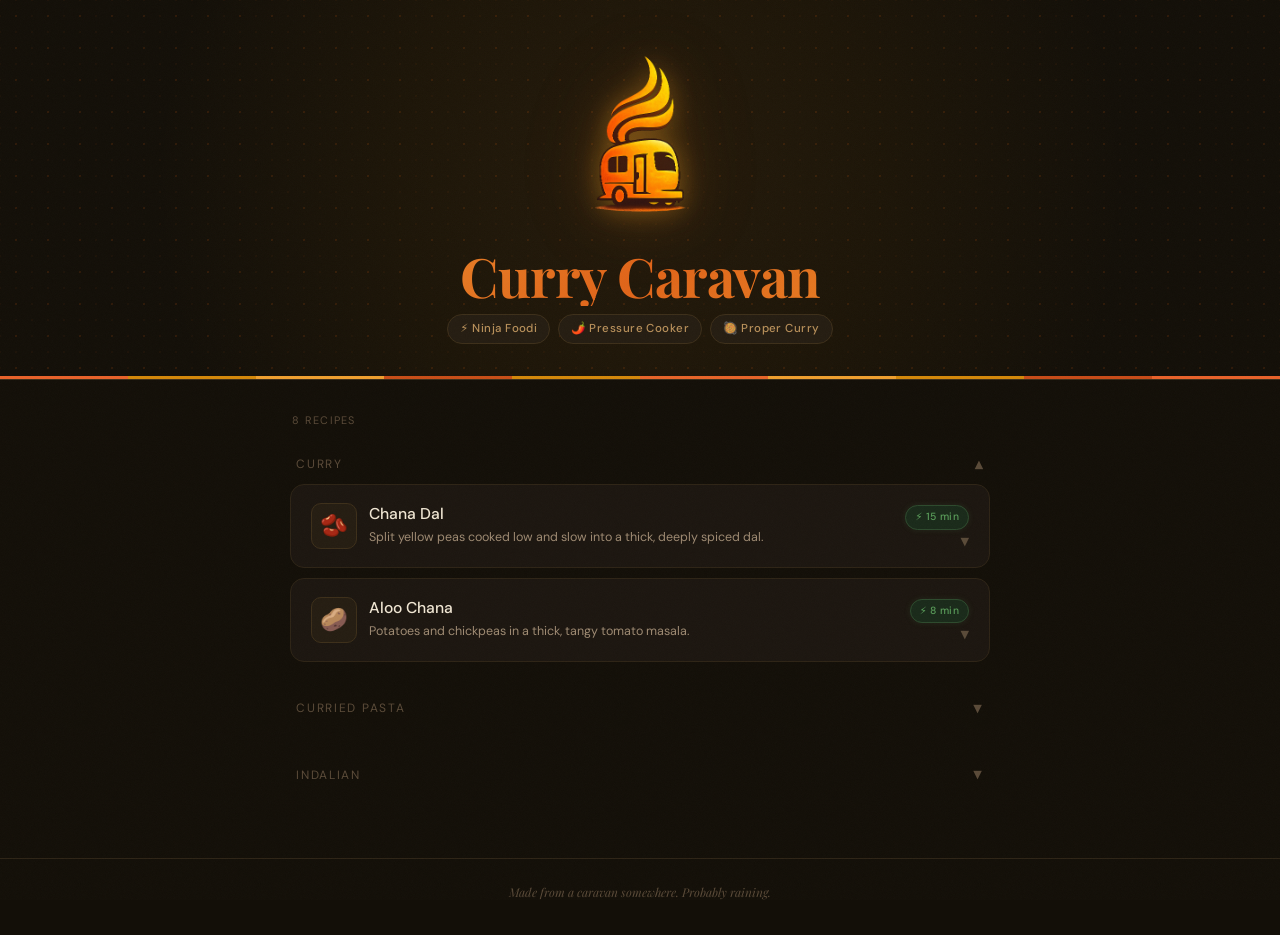
==== commit 50366807: "slowly correcting the placholder recipes" ====
--- a/index.html
+++ b/index.html
@@ -26,7 +26,7 @@
         <img src="/android-chrome-512x512.png" alt="Curry Caravan logo">
       </div>
       <h1 class="hero-title">Curry Caravan</h1>
-      <p class="hero-tagline">Pressure cooker recipes from the road</p>
+      <!-- <p class="hero-tagline">Pressure cooker recipes from the road</p> -->
       <div class="hero-pills">
         <span class="pill">⚡ Ninja Foodi</span>
         <span class="pill">🌶️ Pressure Cooker</span>
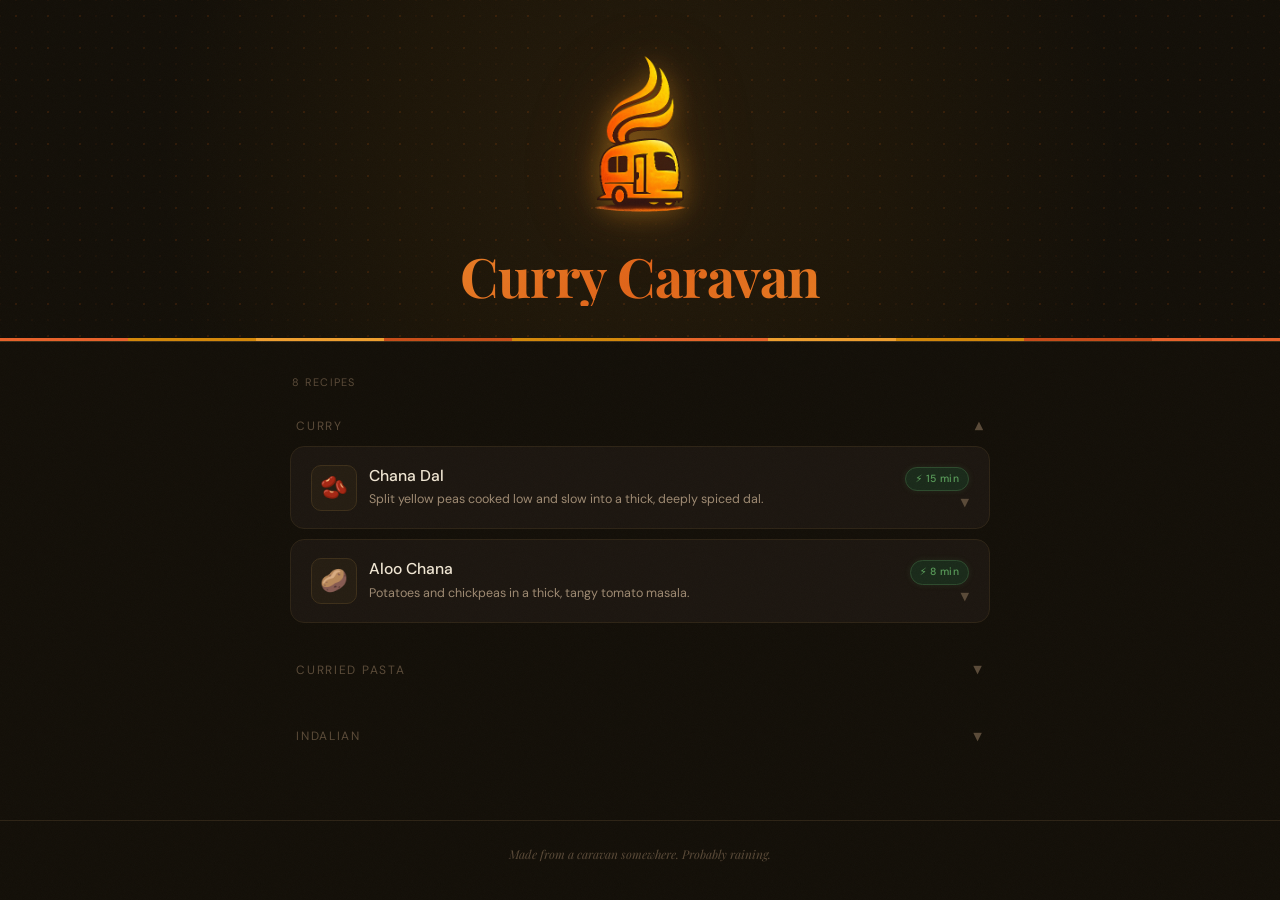
==== commit 72f34b76: "remove pills" ====
--- a/index.html
+++ b/index.html
@@ -27,11 +27,7 @@
       </div>
       <h1 class="hero-title">Curry Caravan</h1>
       <!-- <p class="hero-tagline">Pressure cooker recipes from the road</p> -->
-      <div class="hero-pills">
-        <span class="pill">⚡ Ninja Foodi</span>
-        <span class="pill">🌶️ Pressure Cooker</span>
-        <span class="pill">🥘 Proper Curry</span>
-      </div>
+
     </div>
     <div class="hero-spice-bar" aria-hidden="true">
       <span></span><span></span><span></span><span></span><span></span>
@@ -50,4 +46,4 @@
 
   <script src="app.js"></script>
 </body>
-</html>+</html>
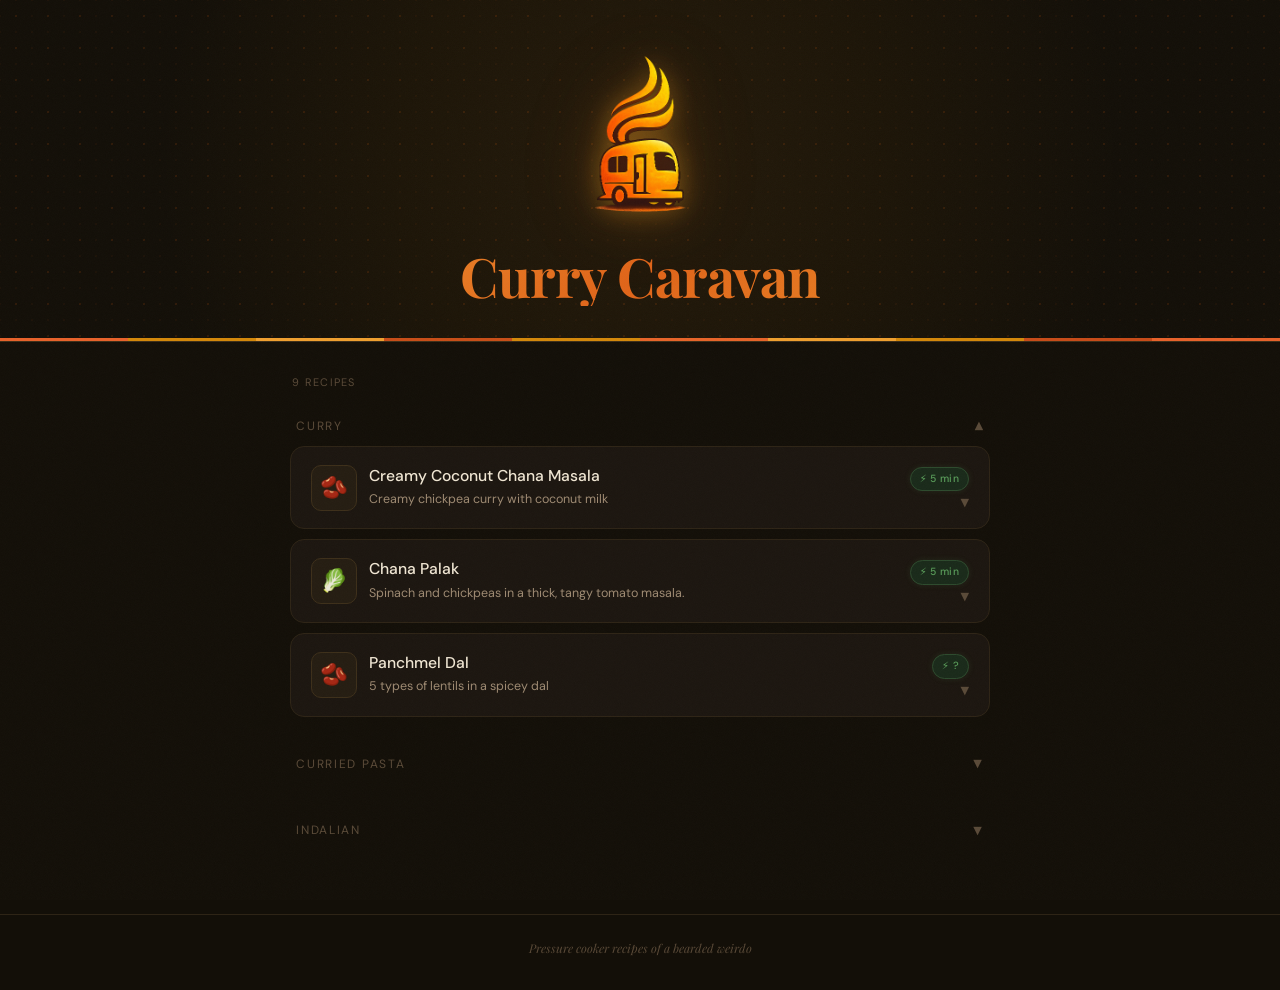
==== commit c27fde8d: "change footer wording" ====
--- a/index.html
+++ b/index.html
@@ -41,7 +41,7 @@
   </main>
 
   <footer class="footer">
-    <p>Made from a caravan somewhere. Probably raining.</p>
+    <p>Pressure cooker recipes of a bearded weirdo</p>
   </footer>
 
   <script src="app.js"></script>
